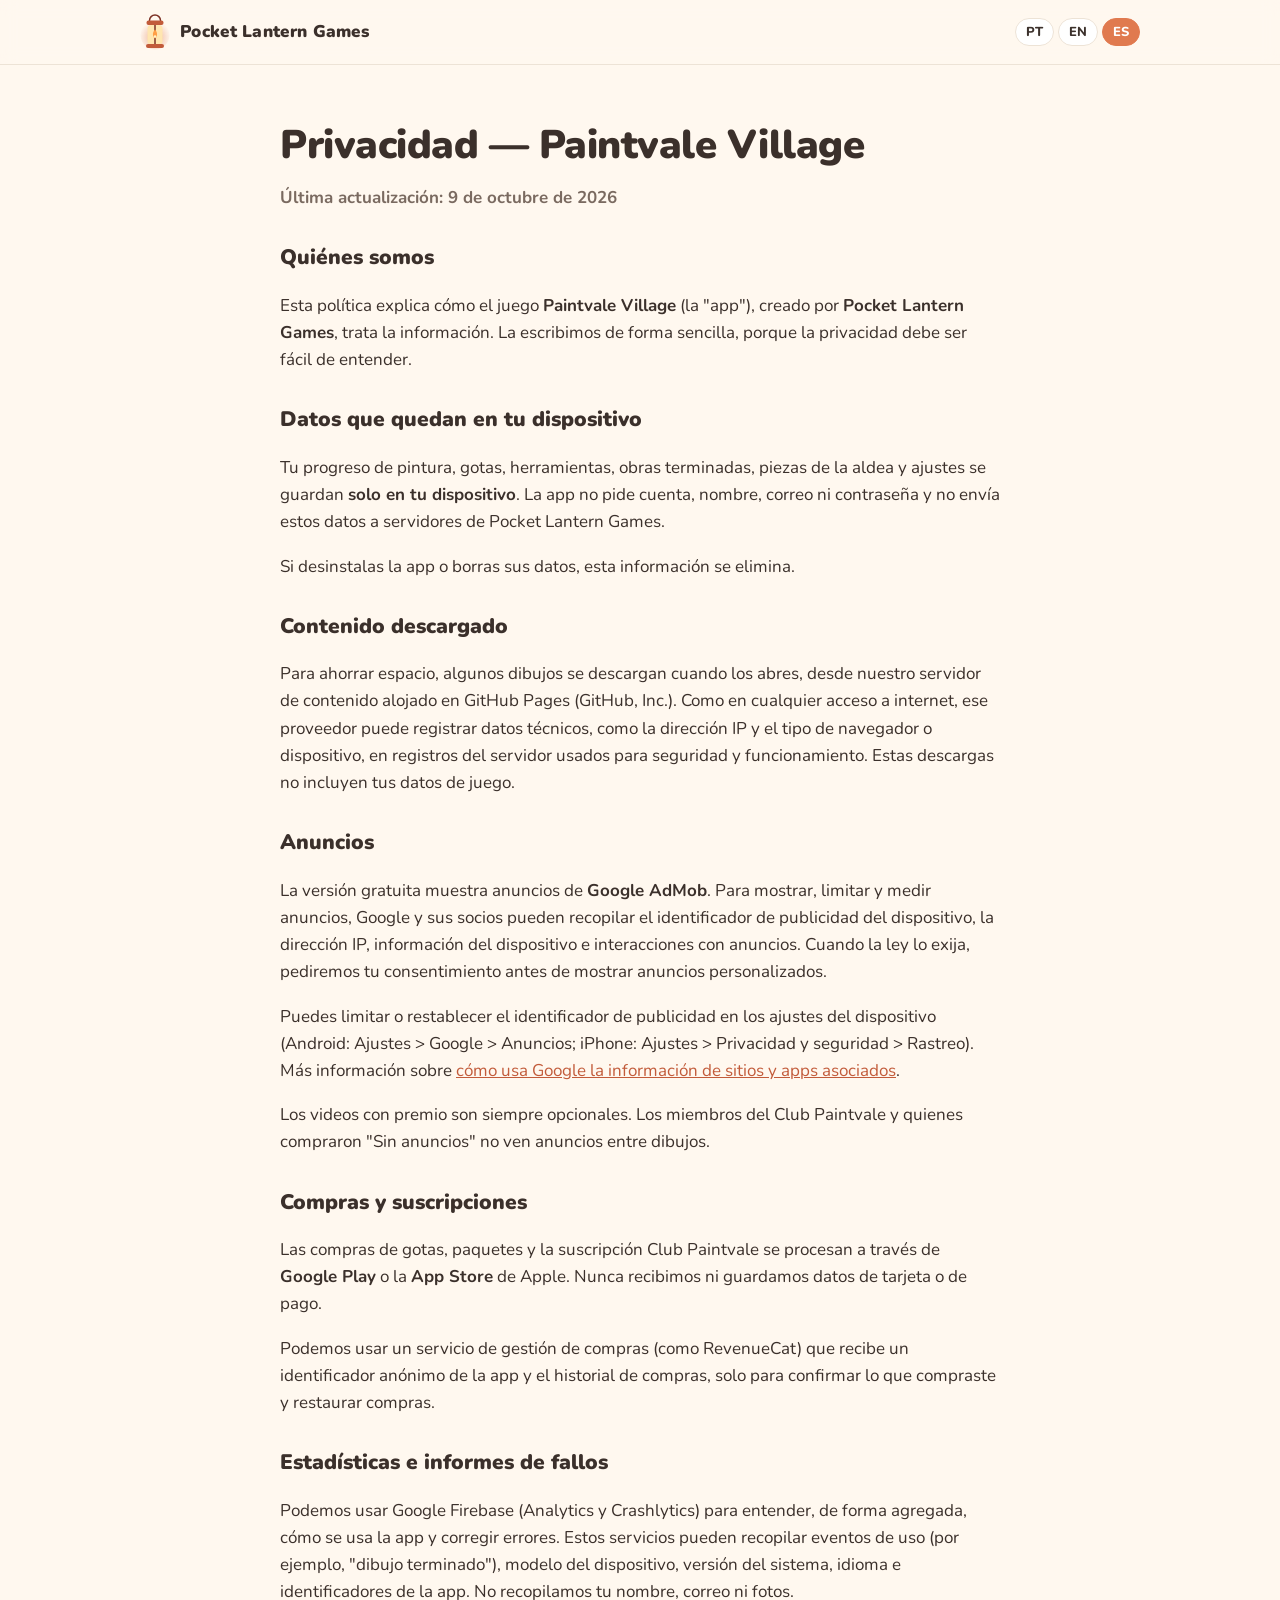
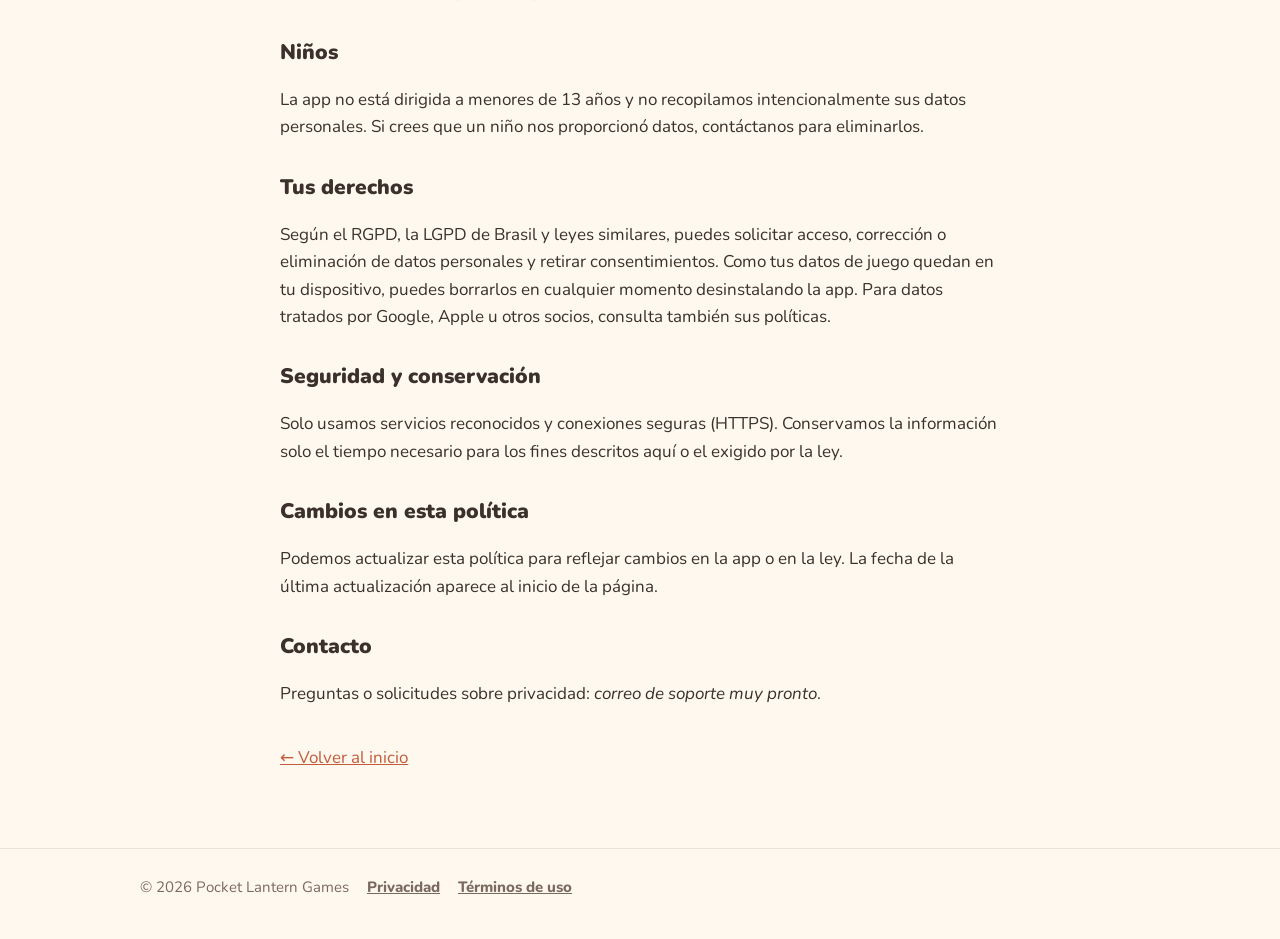
==== privacidad.html @ c22b86fb "Site da Pocket Lantern Games: início, privacidade e termos (PT/EN/ES), app-ads.txt" ====
<!doctype html>
<html lang="es"><head>
<meta charset="utf-8"><meta name="viewport" content="width=device-width,initial-scale=1">
<title>Privacidad — Paintvale Village</title><meta name="description" content="Privacidad — Paintvale Village">
<meta property="og:title" content="Privacidad — Paintvale Village"><meta property="og:description" content="Privacidad — Paintvale Village">
<meta property="og:image" content="https://pocketlanterngames.github.io/assets/paintvale-icon.png">
<link rel="icon" href="assets/paintvale-favicon.png"><link rel="alternate" hreflang="pt" href="https://pocketlanterngames.github.io/privacidade.html"><link rel="alternate" hreflang="en" href="https://pocketlanterngames.github.io/privacy.html"><link rel="alternate" hreflang="es" href="https://pocketlanterngames.github.io/privacidad.html">
<link rel="preconnect" href="https://fonts.googleapis.com"><link rel="preconnect" href="https://fonts.gstatic.com" crossorigin>
<link href="https://fonts.googleapis.com/css2?family=Nunito:wght@600;700;800;900&display=swap" rel="stylesheet">
<link rel="stylesheet" href="styles.css">
</head><body>
<header><div class="wrap bar"><a class="brand" href="./?lang=es"><img src="assets/lantern.svg" alt="">Pocket Lantern Games</a>
<nav><div class="langs"><a class="" href="privacidade.html">PT</a><a class="" href="privacy.html">EN</a><a class="on" href="privacidad.html">ES</a></div></nav></div></header>
<main class="wrap legal"><h1>Privacidad — Paintvale Village</h1>
<p class="upd">Última actualización: 9 de octubre de 2026</p>
<h2>Quiénes somos</h2><p>Esta política explica cómo el juego <b>Paintvale Village</b> (la "app"), creado por <b>Pocket Lantern Games</b>, trata la información. La escribimos de forma sencilla, porque la privacidad debe ser fácil de entender.</p><h2>Datos que quedan en tu dispositivo</h2><p>Tu progreso de pintura, gotas, herramientas, obras terminadas, piezas de la aldea y ajustes se guardan <b>solo en tu dispositivo</b>. La app no pide cuenta, nombre, correo ni contraseña y no envía estos datos a servidores de Pocket Lantern Games.</p><p>Si desinstalas la app o borras sus datos, esta información se elimina.</p><h2>Contenido descargado</h2><p>Para ahorrar espacio, algunos dibujos se descargan cuando los abres, desde nuestro servidor de contenido alojado en GitHub Pages (GitHub, Inc.). Como en cualquier acceso a internet, ese proveedor puede registrar datos técnicos, como la dirección IP y el tipo de navegador o dispositivo, en registros del servidor usados para seguridad y funcionamiento. Estas descargas no incluyen tus datos de juego.</p><h2>Anuncios</h2><p>La versión gratuita muestra anuncios de <b>Google AdMob</b>. Para mostrar, limitar y medir anuncios, Google y sus socios pueden recopilar el identificador de publicidad del dispositivo, la dirección IP, información del dispositivo e interacciones con anuncios. Cuando la ley lo exija, pediremos tu consentimiento antes de mostrar anuncios personalizados.</p><p>Puedes limitar o restablecer el identificador de publicidad en los ajustes del dispositivo (Android: Ajustes &gt; Google &gt; Anuncios; iPhone: Ajustes &gt; Privacidad y seguridad &gt; Rastreo). Más información sobre <a href="https://policies.google.com/technologies/partner-sites">cómo usa Google la información de sitios y apps asociados</a>.</p><p>Los videos con premio son siempre opcionales. Los miembros del Club Paintvale y quienes compraron "Sin anuncios" no ven anuncios entre dibujos.</p><h2>Compras y suscripciones</h2><p>Las compras de gotas, paquetes y la suscripción Club Paintvale se procesan a través de <b>Google Play</b> o la <b>App Store</b> de Apple. Nunca recibimos ni guardamos datos de tarjeta o de pago.</p><p>Podemos usar un servicio de gestión de compras (como RevenueCat) que recibe un identificador anónimo de la app y el historial de compras, solo para confirmar lo que compraste y restaurar compras.</p><h2>Estadísticas e informes de fallos</h2><p>Podemos usar Google Firebase (Analytics y Crashlytics) para entender, de forma agregada, cómo se usa la app y corregir errores. Estos servicios pueden recopilar eventos de uso (por ejemplo, "dibujo terminado"), modelo del dispositivo, versión del sistema, idioma e identificadores de la app. No recopilamos tu nombre, correo ni fotos.</p><h2>Niños</h2><p>La app no está dirigida a menores de 13 años y no recopilamos intencionalmente sus datos personales. Si crees que un niño nos proporcionó datos, contáctanos para eliminarlos.</p><h2>Tus derechos</h2><p>Según el RGPD, la LGPD de Brasil y leyes similares, puedes solicitar acceso, corrección o eliminación de datos personales y retirar consentimientos. Como tus datos de juego quedan en tu dispositivo, puedes borrarlos en cualquier momento desinstalando la app. Para datos tratados por Google, Apple u otros socios, consulta también sus políticas.</p><h2>Seguridad y conservación</h2><p>Solo usamos servicios reconocidos y conexiones seguras (HTTPS). Conservamos la información solo el tiempo necesario para los fines descritos aquí o el exigido por la ley.</p><h2>Cambios en esta política</h2><p>Podemos actualizar esta política para reflejar cambios en la app o en la ley. La fecha de la última actualización aparece al inicio de la página.</p><h2>Contacto</h2><p>Preguntas o solicitudes sobre privacidad: <i>correo de soporte muy pronto</i>.</p>
<p style="margin-top:36px"><a href="./?lang=es">← Volver al inicio</a></p></main>
<footer><div class="wrap">
<span>© 2026 Pocket Lantern Games</span>
<a href="privacidad.html">Privacidad</a><a href="terminos.html">Términos de uso</a>
</div></footer></body></html>
---- styles.css ----
:root{--bg:#fff8ef;--card:#ffffff;--ink:#3b302b;--soft:#7a6a60;--line:#ede3d6;--accent:#e07a4f;--accent-d:#c25b3a;--sage:#8fa964;--honey:#f2c45a}
@media (prefers-color-scheme:dark){:root{--bg:#1e1a17;--card:#2a2420;--ink:#f1e7dc;--soft:#bfafa2;--line:#3a322c}}
*{box-sizing:border-box}html{scroll-behavior:smooth}
body{margin:0;background:var(--bg);color:var(--ink);font-family:Nunito,system-ui,-apple-system,Segoe UI,Roboto,sans-serif;font-size:17px;line-height:1.6}
a{color:var(--accent-d)}a:hover{color:var(--accent)}
.wrap{max-width:1040px;margin:0 auto;padding:0 20px}
header{position:sticky;top:0;z-index:5;background:color-mix(in srgb,var(--bg) 88%,transparent);backdrop-filter:blur(8px);border-bottom:1px solid var(--line)}
.bar{display:flex;align-items:center;gap:16px;height:64px}
.brand{display:flex;align-items:center;gap:10px;text-decoration:none;color:var(--ink);font-weight:900;letter-spacing:.3px;white-space:nowrap}
.brand img{width:30px;height:40px}
nav{margin-left:auto;display:flex;gap:18px;align-items:center;flex-wrap:wrap}
nav a{text-decoration:none;color:var(--ink);font-weight:800;font-size:15px}
.langs{display:flex;gap:4px}
.langs button,.langs a{border:1.5px solid var(--line);background:var(--card);color:var(--ink);border-radius:999px;padding:3px 10px;font:inherit;font-size:13px;font-weight:800;cursor:pointer;text-decoration:none}
.langs .on{background:var(--accent);border-color:var(--accent);color:#fff}
.hero{padding:72px 20px 40px;text-align:center}
.hero .lantern{width:96px;height:128px;filter:drop-shadow(0 10px 30px rgba(224,122,79,.35))}
h1{font-size:clamp(32px,6vw,52px);line-height:1.1;margin:18px 0 12px;font-weight:900;letter-spacing:-.5px}
.sub{color:var(--soft);font-size:19px;max-width:620px;margin:0 auto 26px}
.btn{display:inline-block;background:var(--accent);color:#fff;text-decoration:none;font-weight:900;padding:14px 26px;border-radius:16px}
.btn:hover{background:var(--accent-d);color:#fff}
section{padding:44px 0}
h2{font-size:30px;font-weight:900;margin:0 0 14px}
.game{display:grid;grid-template-columns:1.1fr 1fr;gap:34px;align-items:center;background:var(--card);border:1px solid var(--line);border-radius:28px;padding:32px}
.kicker{color:var(--accent-d);font-weight:900;text-transform:uppercase;letter-spacing:1.2px;font-size:13px}
.gtitle{display:flex;align-items:center;gap:14px;margin:6px 0 10px}.gtitle img{width:64px;height:64px;border-radius:16px}
.gtitle h2{margin:0}
ul.f{padding:0;list-style:none;margin:16px 0}ul.f li{padding-left:28px;position:relative;margin:6px 0;font-weight:700}
ul.f li:before{content:"";position:absolute;left:4px;top:9px;width:12px;height:12px;border-radius:50%;background:var(--sage)}
.soon{display:inline-block;background:color-mix(in srgb,var(--honey) 30%,transparent);border-radius:12px;padding:8px 14px;font-weight:900}
.gallery{display:grid;grid-template-columns:repeat(3,1fr);gap:12px}
.gallery img{width:100%;aspect-ratio:1;object-fit:cover;border-radius:16px;border:1px solid var(--line)}
.about{max-width:720px}
footer{border-top:1px solid var(--line);padding:26px 0 40px;color:var(--soft);font-size:15px}
footer .wrap{display:flex;gap:18px;flex-wrap:wrap;align-items:center}
footer a{color:var(--soft);font-weight:800}
.legal{max-width:760px;padding:40px 20px 60px}.legal h1{font-size:clamp(28px,5vw,40px)}
.legal h2{font-size:21px;margin:30px 0 6px}.legal .upd{color:var(--soft);font-weight:700}
@media (max-width:760px){.game{grid-template-columns:1fr;padding:22px}nav{gap:10px}nav>a{display:none}.hero{padding:48px 20px 24px}.brand{font-size:15px}.brand img{width:24px;height:32px}}
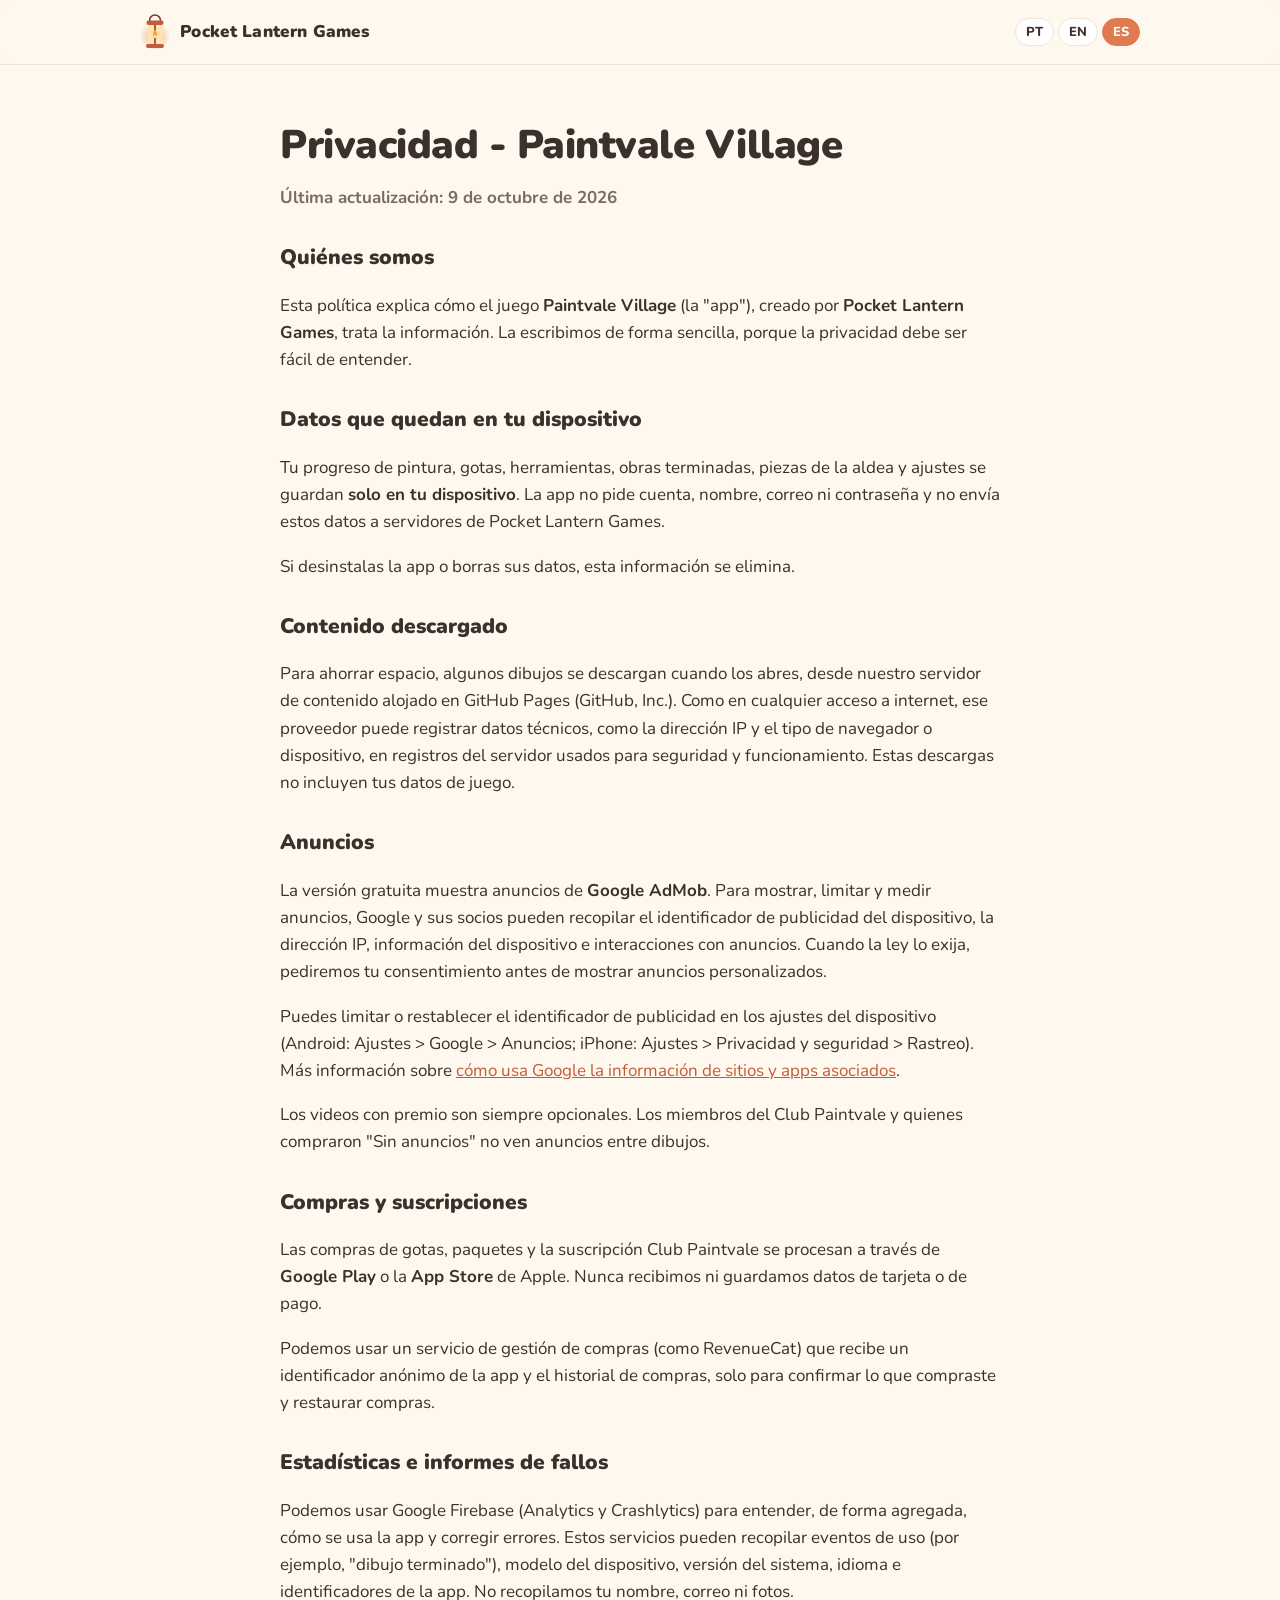
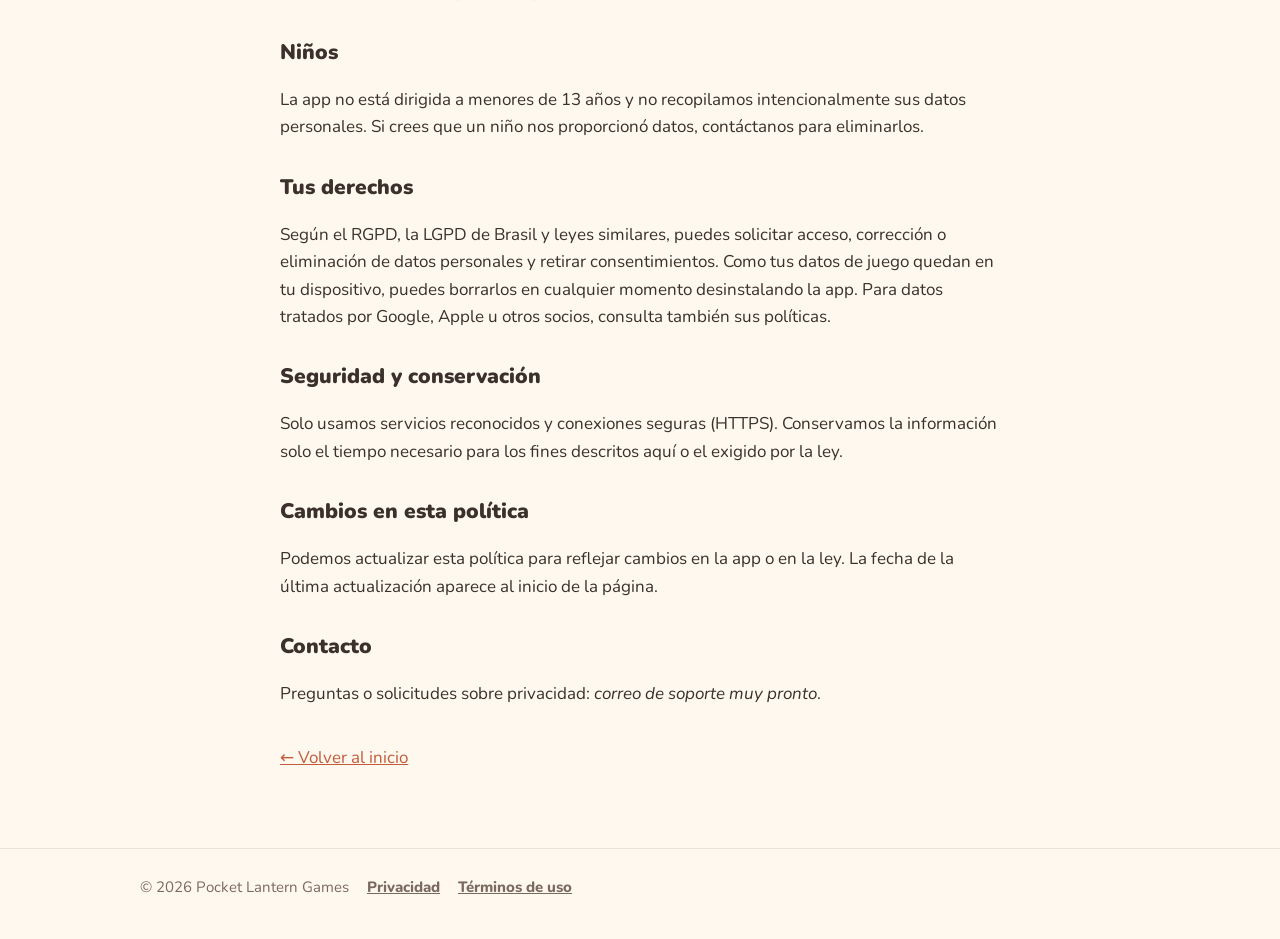
==== commit 204fe218: "Remove travessões dos textos e títulos" ====
--- a/privacidad.html
+++ b/privacidad.html
@@ -1,8 +1,8 @@
 <!doctype html>
 <html lang="es"><head>
 <meta charset="utf-8"><meta name="viewport" content="width=device-width,initial-scale=1">
-<title>Privacidad — Paintvale Village</title><meta name="description" content="Privacidad — Paintvale Village">
-<meta property="og:title" content="Privacidad — Paintvale Village"><meta property="og:description" content="Privacidad — Paintvale Village">
+<title>Privacidad - Paintvale Village</title><meta name="description" content="Privacidad - Paintvale Village">
+<meta property="og:title" content="Privacidad - Paintvale Village"><meta property="og:description" content="Privacidad - Paintvale Village">
 <meta property="og:image" content="https://pocketlanterngames.github.io/assets/paintvale-icon.png">
 <link rel="icon" href="assets/paintvale-favicon.png"><link rel="alternate" hreflang="pt" href="https://pocketlanterngames.github.io/privacidade.html"><link rel="alternate" hreflang="en" href="https://pocketlanterngames.github.io/privacy.html"><link rel="alternate" hreflang="es" href="https://pocketlanterngames.github.io/privacidad.html">
 <link rel="preconnect" href="https://fonts.googleapis.com"><link rel="preconnect" href="https://fonts.gstatic.com" crossorigin>
@@ -11,7 +11,7 @@
 </head><body>
 <header><div class="wrap bar"><a class="brand" href="./?lang=es"><img src="assets/lantern.svg" alt="">Pocket Lantern Games</a>
 <nav><div class="langs"><a class="" href="privacidade.html">PT</a><a class="" href="privacy.html">EN</a><a class="on" href="privacidad.html">ES</a></div></nav></div></header>
-<main class="wrap legal"><h1>Privacidad — Paintvale Village</h1>
+<main class="wrap legal"><h1>Privacidad - Paintvale Village</h1>
 <p class="upd">Última actualización: 9 de octubre de 2026</p>
 <h2>Quiénes somos</h2><p>Esta política explica cómo el juego <b>Paintvale Village</b> (la "app"), creado por <b>Pocket Lantern Games</b>, trata la información. La escribimos de forma sencilla, porque la privacidad debe ser fácil de entender.</p><h2>Datos que quedan en tu dispositivo</h2><p>Tu progreso de pintura, gotas, herramientas, obras terminadas, piezas de la aldea y ajustes se guardan <b>solo en tu dispositivo</b>. La app no pide cuenta, nombre, correo ni contraseña y no envía estos datos a servidores de Pocket Lantern Games.</p><p>Si desinstalas la app o borras sus datos, esta información se elimina.</p><h2>Contenido descargado</h2><p>Para ahorrar espacio, algunos dibujos se descargan cuando los abres, desde nuestro servidor de contenido alojado en GitHub Pages (GitHub, Inc.). Como en cualquier acceso a internet, ese proveedor puede registrar datos técnicos, como la dirección IP y el tipo de navegador o dispositivo, en registros del servidor usados para seguridad y funcionamiento. Estas descargas no incluyen tus datos de juego.</p><h2>Anuncios</h2><p>La versión gratuita muestra anuncios de <b>Google AdMob</b>. Para mostrar, limitar y medir anuncios, Google y sus socios pueden recopilar el identificador de publicidad del dispositivo, la dirección IP, información del dispositivo e interacciones con anuncios. Cuando la ley lo exija, pediremos tu consentimiento antes de mostrar anuncios personalizados.</p><p>Puedes limitar o restablecer el identificador de publicidad en los ajustes del dispositivo (Android: Ajustes &gt; Google &gt; Anuncios; iPhone: Ajustes &gt; Privacidad y seguridad &gt; Rastreo). Más información sobre <a href="https://policies.google.com/technologies/partner-sites">cómo usa Google la información de sitios y apps asociados</a>.</p><p>Los videos con premio son siempre opcionales. Los miembros del Club Paintvale y quienes compraron "Sin anuncios" no ven anuncios entre dibujos.</p><h2>Compras y suscripciones</h2><p>Las compras de gotas, paquetes y la suscripción Club Paintvale se procesan a través de <b>Google Play</b> o la <b>App Store</b> de Apple. Nunca recibimos ni guardamos datos de tarjeta o de pago.</p><p>Podemos usar un servicio de gestión de compras (como RevenueCat) que recibe un identificador anónimo de la app y el historial de compras, solo para confirmar lo que compraste y restaurar compras.</p><h2>Estadísticas e informes de fallos</h2><p>Podemos usar Google Firebase (Analytics y Crashlytics) para entender, de forma agregada, cómo se usa la app y corregir errores. Estos servicios pueden recopilar eventos de uso (por ejemplo, "dibujo terminado"), modelo del dispositivo, versión del sistema, idioma e identificadores de la app. No recopilamos tu nombre, correo ni fotos.</p><h2>Niños</h2><p>La app no está dirigida a menores de 13 años y no recopilamos intencionalmente sus datos personales. Si crees que un niño nos proporcionó datos, contáctanos para eliminarlos.</p><h2>Tus derechos</h2><p>Según el RGPD, la LGPD de Brasil y leyes similares, puedes solicitar acceso, corrección o eliminación de datos personales y retirar consentimientos. Como tus datos de juego quedan en tu dispositivo, puedes borrarlos en cualquier momento desinstalando la app. Para datos tratados por Google, Apple u otros socios, consulta también sus políticas.</p><h2>Seguridad y conservación</h2><p>Solo usamos servicios reconocidos y conexiones seguras (HTTPS). Conservamos la información solo el tiempo necesario para los fines descritos aquí o el exigido por la ley.</p><h2>Cambios en esta política</h2><p>Podemos actualizar esta política para reflejar cambios en la app o en la ley. La fecha de la última actualización aparece al inicio de la página.</p><h2>Contacto</h2><p>Preguntas o solicitudes sobre privacidad: <i>correo de soporte muy pronto</i>.</p>
 <p style="margin-top:36px"><a href="./?lang=es">← Volver al inicio</a></p></main>
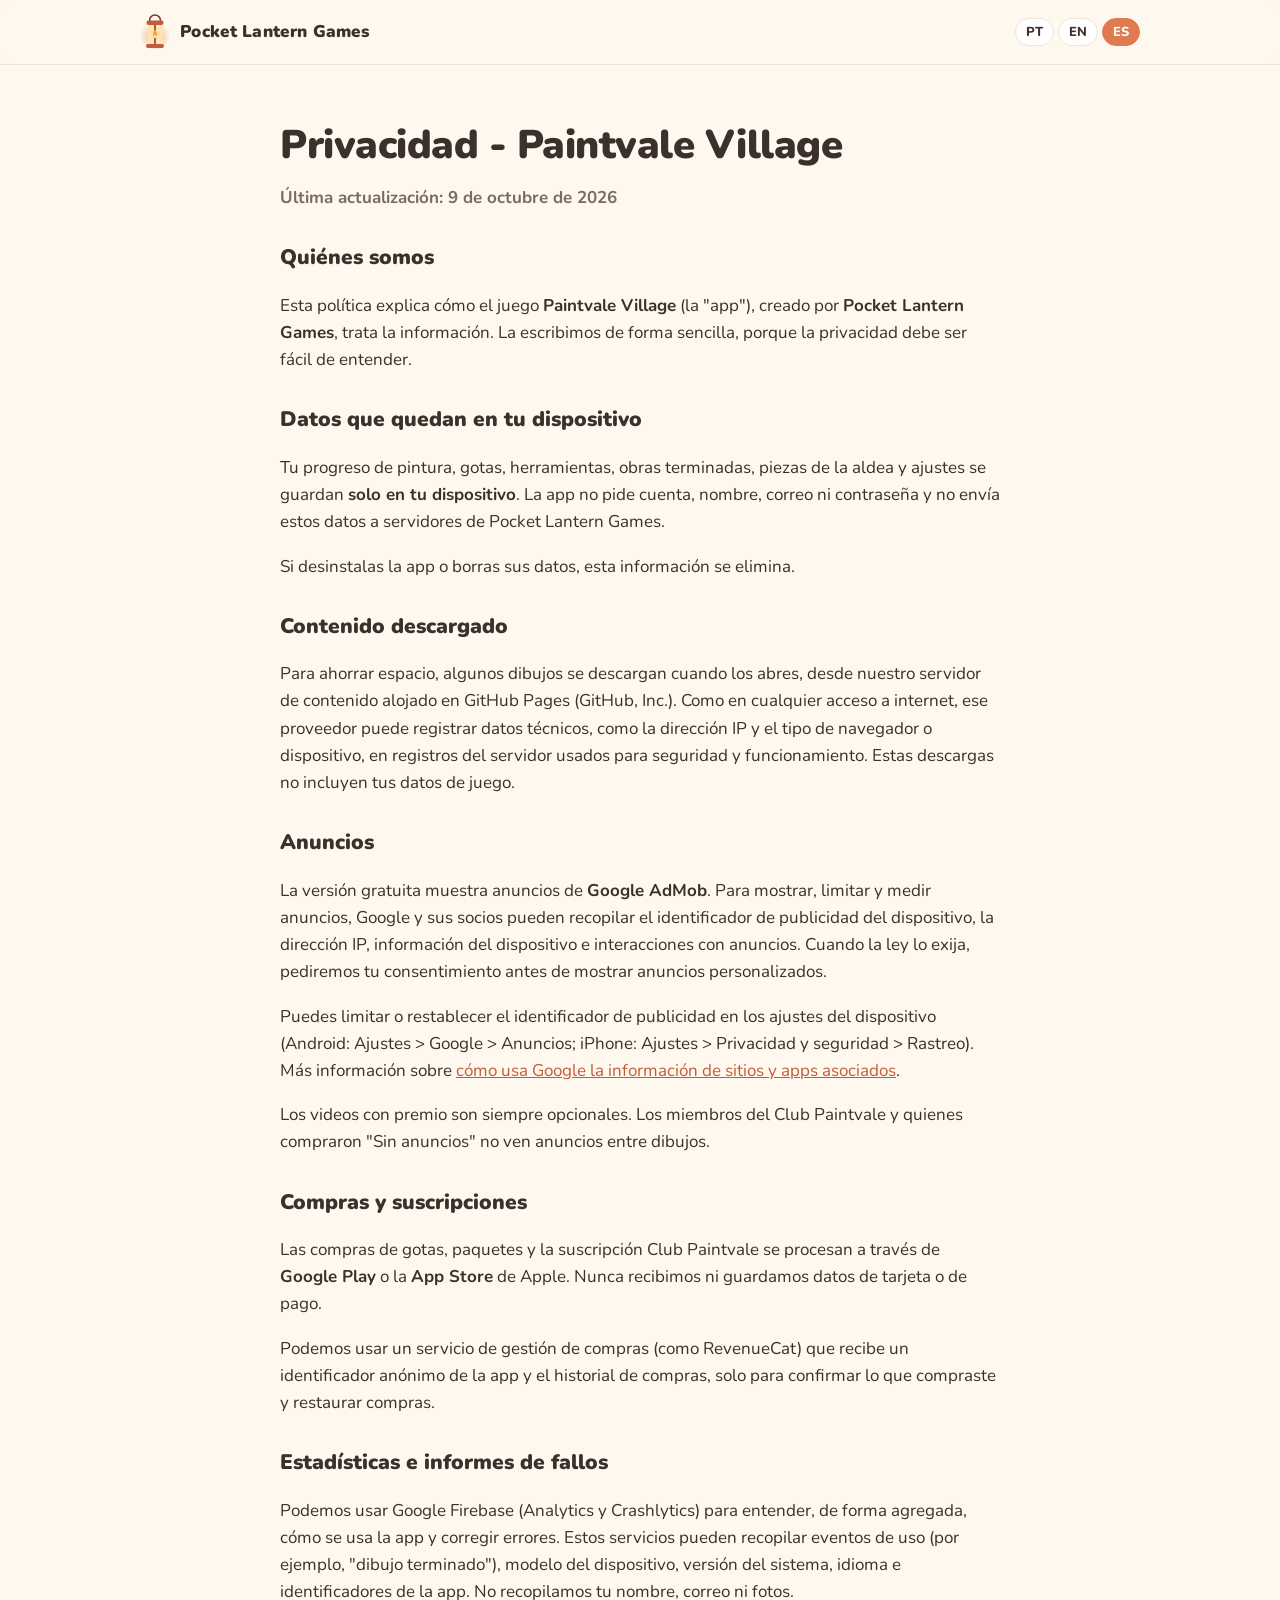
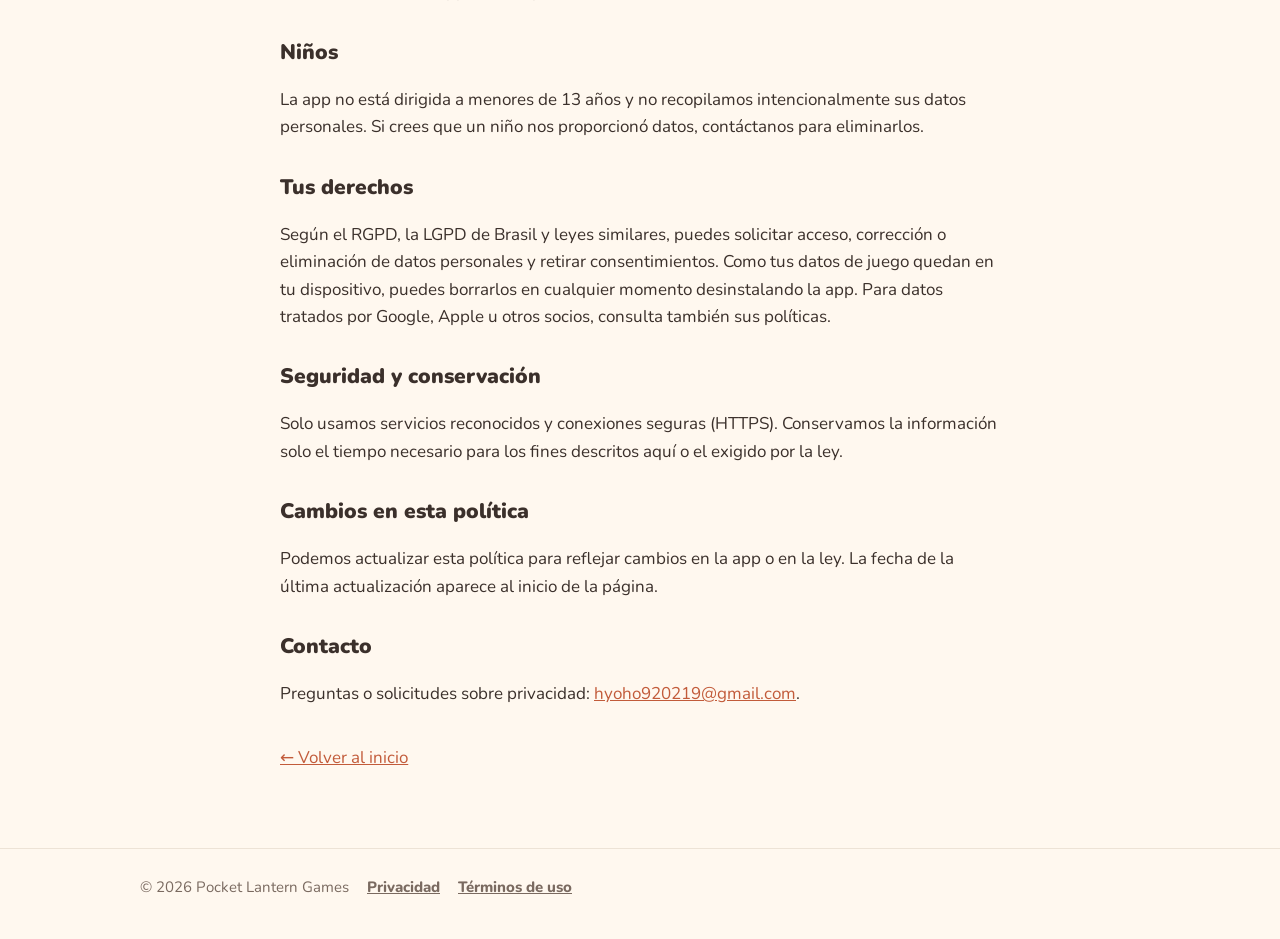
==== commit a7f64f8b: "Contato de suporte e app-ads.txt do AdMob" ====
--- a/privacidad.html
+++ b/privacidad.html
@@ -13,7 +13,7 @@
 <nav><div class="langs"><a class="" href="privacidade.html">PT</a><a class="" href="privacy.html">EN</a><a class="on" href="privacidad.html">ES</a></div></nav></div></header>
 <main class="wrap legal"><h1>Privacidad - Paintvale Village</h1>
 <p class="upd">Última actualización: 9 de octubre de 2026</p>
-<h2>Quiénes somos</h2><p>Esta política explica cómo el juego <b>Paintvale Village</b> (la "app"), creado por <b>Pocket Lantern Games</b>, trata la información. La escribimos de forma sencilla, porque la privacidad debe ser fácil de entender.</p><h2>Datos que quedan en tu dispositivo</h2><p>Tu progreso de pintura, gotas, herramientas, obras terminadas, piezas de la aldea y ajustes se guardan <b>solo en tu dispositivo</b>. La app no pide cuenta, nombre, correo ni contraseña y no envía estos datos a servidores de Pocket Lantern Games.</p><p>Si desinstalas la app o borras sus datos, esta información se elimina.</p><h2>Contenido descargado</h2><p>Para ahorrar espacio, algunos dibujos se descargan cuando los abres, desde nuestro servidor de contenido alojado en GitHub Pages (GitHub, Inc.). Como en cualquier acceso a internet, ese proveedor puede registrar datos técnicos, como la dirección IP y el tipo de navegador o dispositivo, en registros del servidor usados para seguridad y funcionamiento. Estas descargas no incluyen tus datos de juego.</p><h2>Anuncios</h2><p>La versión gratuita muestra anuncios de <b>Google AdMob</b>. Para mostrar, limitar y medir anuncios, Google y sus socios pueden recopilar el identificador de publicidad del dispositivo, la dirección IP, información del dispositivo e interacciones con anuncios. Cuando la ley lo exija, pediremos tu consentimiento antes de mostrar anuncios personalizados.</p><p>Puedes limitar o restablecer el identificador de publicidad en los ajustes del dispositivo (Android: Ajustes &gt; Google &gt; Anuncios; iPhone: Ajustes &gt; Privacidad y seguridad &gt; Rastreo). Más información sobre <a href="https://policies.google.com/technologies/partner-sites">cómo usa Google la información de sitios y apps asociados</a>.</p><p>Los videos con premio son siempre opcionales. Los miembros del Club Paintvale y quienes compraron "Sin anuncios" no ven anuncios entre dibujos.</p><h2>Compras y suscripciones</h2><p>Las compras de gotas, paquetes y la suscripción Club Paintvale se procesan a través de <b>Google Play</b> o la <b>App Store</b> de Apple. Nunca recibimos ni guardamos datos de tarjeta o de pago.</p><p>Podemos usar un servicio de gestión de compras (como RevenueCat) que recibe un identificador anónimo de la app y el historial de compras, solo para confirmar lo que compraste y restaurar compras.</p><h2>Estadísticas e informes de fallos</h2><p>Podemos usar Google Firebase (Analytics y Crashlytics) para entender, de forma agregada, cómo se usa la app y corregir errores. Estos servicios pueden recopilar eventos de uso (por ejemplo, "dibujo terminado"), modelo del dispositivo, versión del sistema, idioma e identificadores de la app. No recopilamos tu nombre, correo ni fotos.</p><h2>Niños</h2><p>La app no está dirigida a menores de 13 años y no recopilamos intencionalmente sus datos personales. Si crees que un niño nos proporcionó datos, contáctanos para eliminarlos.</p><h2>Tus derechos</h2><p>Según el RGPD, la LGPD de Brasil y leyes similares, puedes solicitar acceso, corrección o eliminación de datos personales y retirar consentimientos. Como tus datos de juego quedan en tu dispositivo, puedes borrarlos en cualquier momento desinstalando la app. Para datos tratados por Google, Apple u otros socios, consulta también sus políticas.</p><h2>Seguridad y conservación</h2><p>Solo usamos servicios reconocidos y conexiones seguras (HTTPS). Conservamos la información solo el tiempo necesario para los fines descritos aquí o el exigido por la ley.</p><h2>Cambios en esta política</h2><p>Podemos actualizar esta política para reflejar cambios en la app o en la ley. La fecha de la última actualización aparece al inicio de la página.</p><h2>Contacto</h2><p>Preguntas o solicitudes sobre privacidad: <i>correo de soporte muy pronto</i>.</p>
+<h2>Quiénes somos</h2><p>Esta política explica cómo el juego <b>Paintvale Village</b> (la "app"), creado por <b>Pocket Lantern Games</b>, trata la información. La escribimos de forma sencilla, porque la privacidad debe ser fácil de entender.</p><h2>Datos que quedan en tu dispositivo</h2><p>Tu progreso de pintura, gotas, herramientas, obras terminadas, piezas de la aldea y ajustes se guardan <b>solo en tu dispositivo</b>. La app no pide cuenta, nombre, correo ni contraseña y no envía estos datos a servidores de Pocket Lantern Games.</p><p>Si desinstalas la app o borras sus datos, esta información se elimina.</p><h2>Contenido descargado</h2><p>Para ahorrar espacio, algunos dibujos se descargan cuando los abres, desde nuestro servidor de contenido alojado en GitHub Pages (GitHub, Inc.). Como en cualquier acceso a internet, ese proveedor puede registrar datos técnicos, como la dirección IP y el tipo de navegador o dispositivo, en registros del servidor usados para seguridad y funcionamiento. Estas descargas no incluyen tus datos de juego.</p><h2>Anuncios</h2><p>La versión gratuita muestra anuncios de <b>Google AdMob</b>. Para mostrar, limitar y medir anuncios, Google y sus socios pueden recopilar el identificador de publicidad del dispositivo, la dirección IP, información del dispositivo e interacciones con anuncios. Cuando la ley lo exija, pediremos tu consentimiento antes de mostrar anuncios personalizados.</p><p>Puedes limitar o restablecer el identificador de publicidad en los ajustes del dispositivo (Android: Ajustes &gt; Google &gt; Anuncios; iPhone: Ajustes &gt; Privacidad y seguridad &gt; Rastreo). Más información sobre <a href="https://policies.google.com/technologies/partner-sites">cómo usa Google la información de sitios y apps asociados</a>.</p><p>Los videos con premio son siempre opcionales. Los miembros del Club Paintvale y quienes compraron "Sin anuncios" no ven anuncios entre dibujos.</p><h2>Compras y suscripciones</h2><p>Las compras de gotas, paquetes y la suscripción Club Paintvale se procesan a través de <b>Google Play</b> o la <b>App Store</b> de Apple. Nunca recibimos ni guardamos datos de tarjeta o de pago.</p><p>Podemos usar un servicio de gestión de compras (como RevenueCat) que recibe un identificador anónimo de la app y el historial de compras, solo para confirmar lo que compraste y restaurar compras.</p><h2>Estadísticas e informes de fallos</h2><p>Podemos usar Google Firebase (Analytics y Crashlytics) para entender, de forma agregada, cómo se usa la app y corregir errores. Estos servicios pueden recopilar eventos de uso (por ejemplo, "dibujo terminado"), modelo del dispositivo, versión del sistema, idioma e identificadores de la app. No recopilamos tu nombre, correo ni fotos.</p><h2>Niños</h2><p>La app no está dirigida a menores de 13 años y no recopilamos intencionalmente sus datos personales. Si crees que un niño nos proporcionó datos, contáctanos para eliminarlos.</p><h2>Tus derechos</h2><p>Según el RGPD, la LGPD de Brasil y leyes similares, puedes solicitar acceso, corrección o eliminación de datos personales y retirar consentimientos. Como tus datos de juego quedan en tu dispositivo, puedes borrarlos en cualquier momento desinstalando la app. Para datos tratados por Google, Apple u otros socios, consulta también sus políticas.</p><h2>Seguridad y conservación</h2><p>Solo usamos servicios reconocidos y conexiones seguras (HTTPS). Conservamos la información solo el tiempo necesario para los fines descritos aquí o el exigido por la ley.</p><h2>Cambios en esta política</h2><p>Podemos actualizar esta política para reflejar cambios en la app o en la ley. La fecha de la última actualización aparece al inicio de la página.</p><h2>Contacto</h2><p>Preguntas o solicitudes sobre privacidad: <a href="mailto:hyoho920219@gmail.com">hyoho920219@gmail.com</a>.</p>
 <p style="margin-top:36px"><a href="./?lang=es">← Volver al inicio</a></p></main>
 <footer><div class="wrap">
 <span>© 2026 Pocket Lantern Games</span>
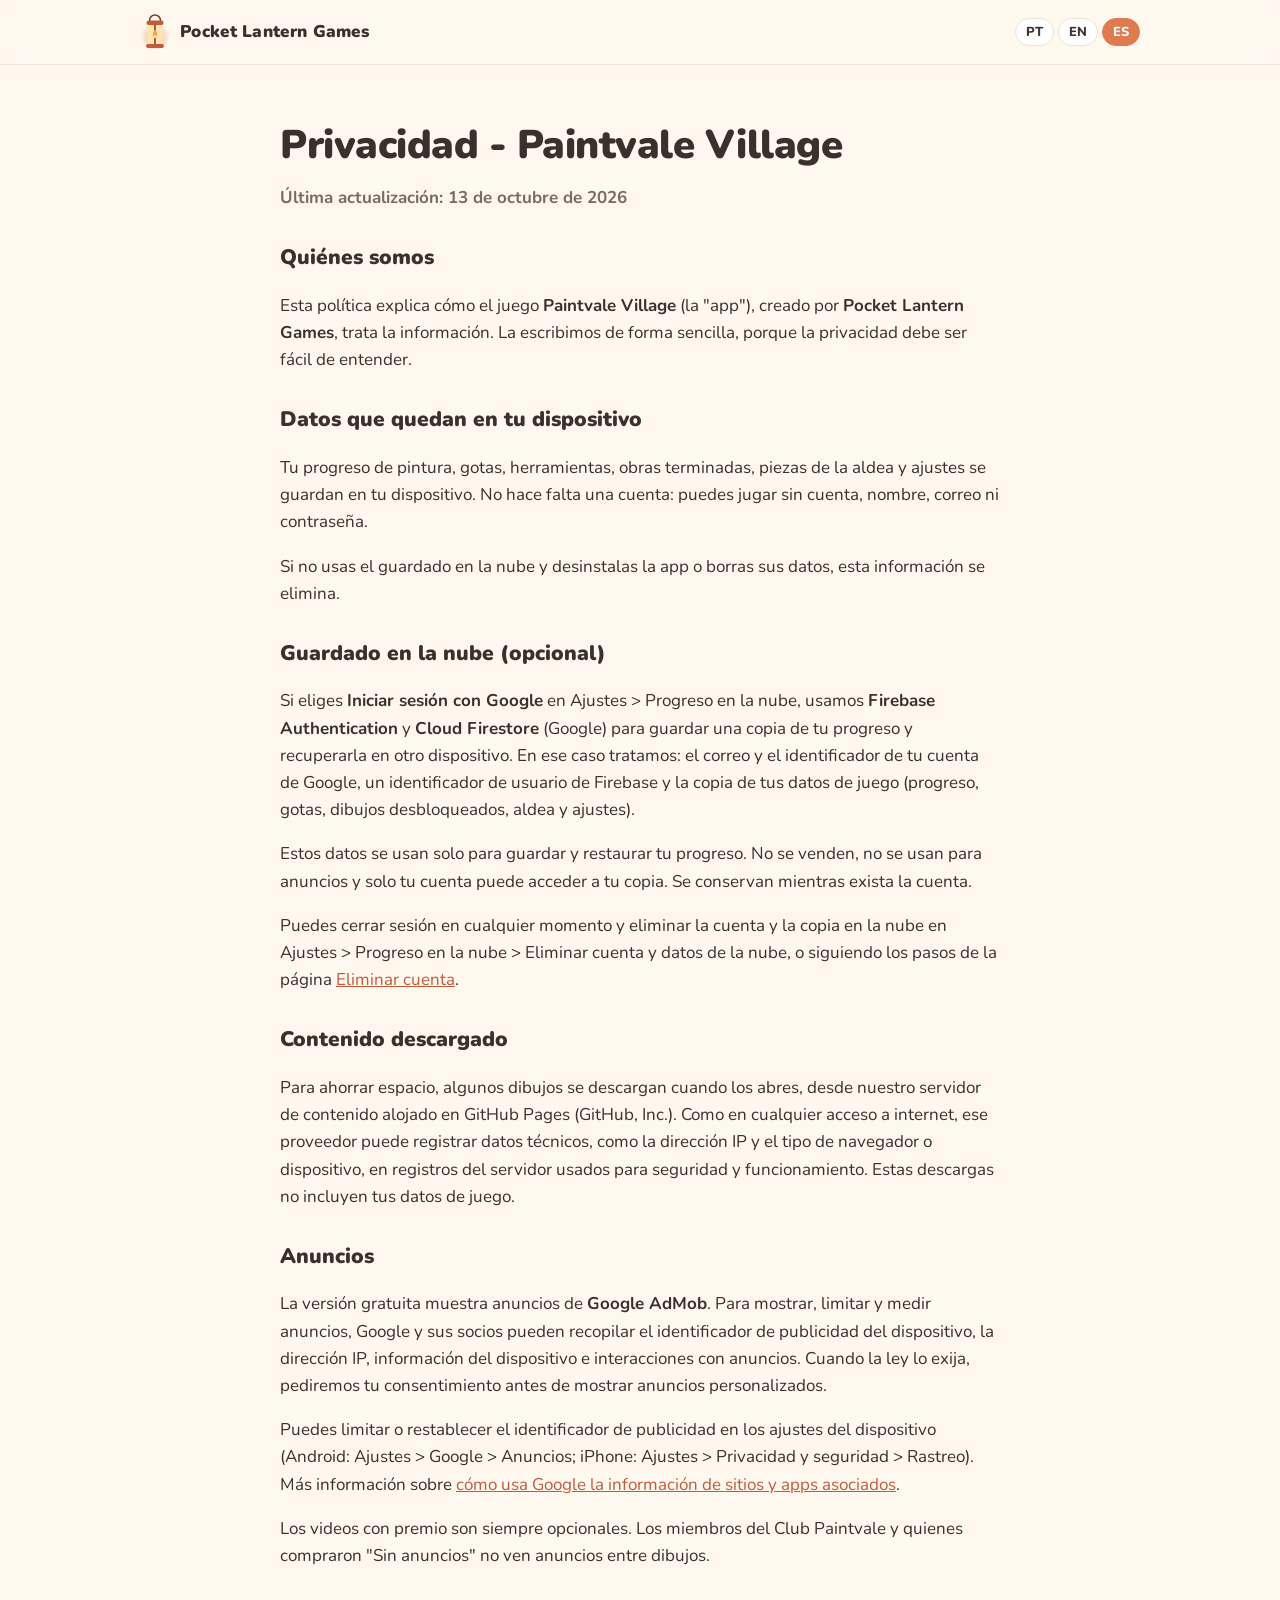
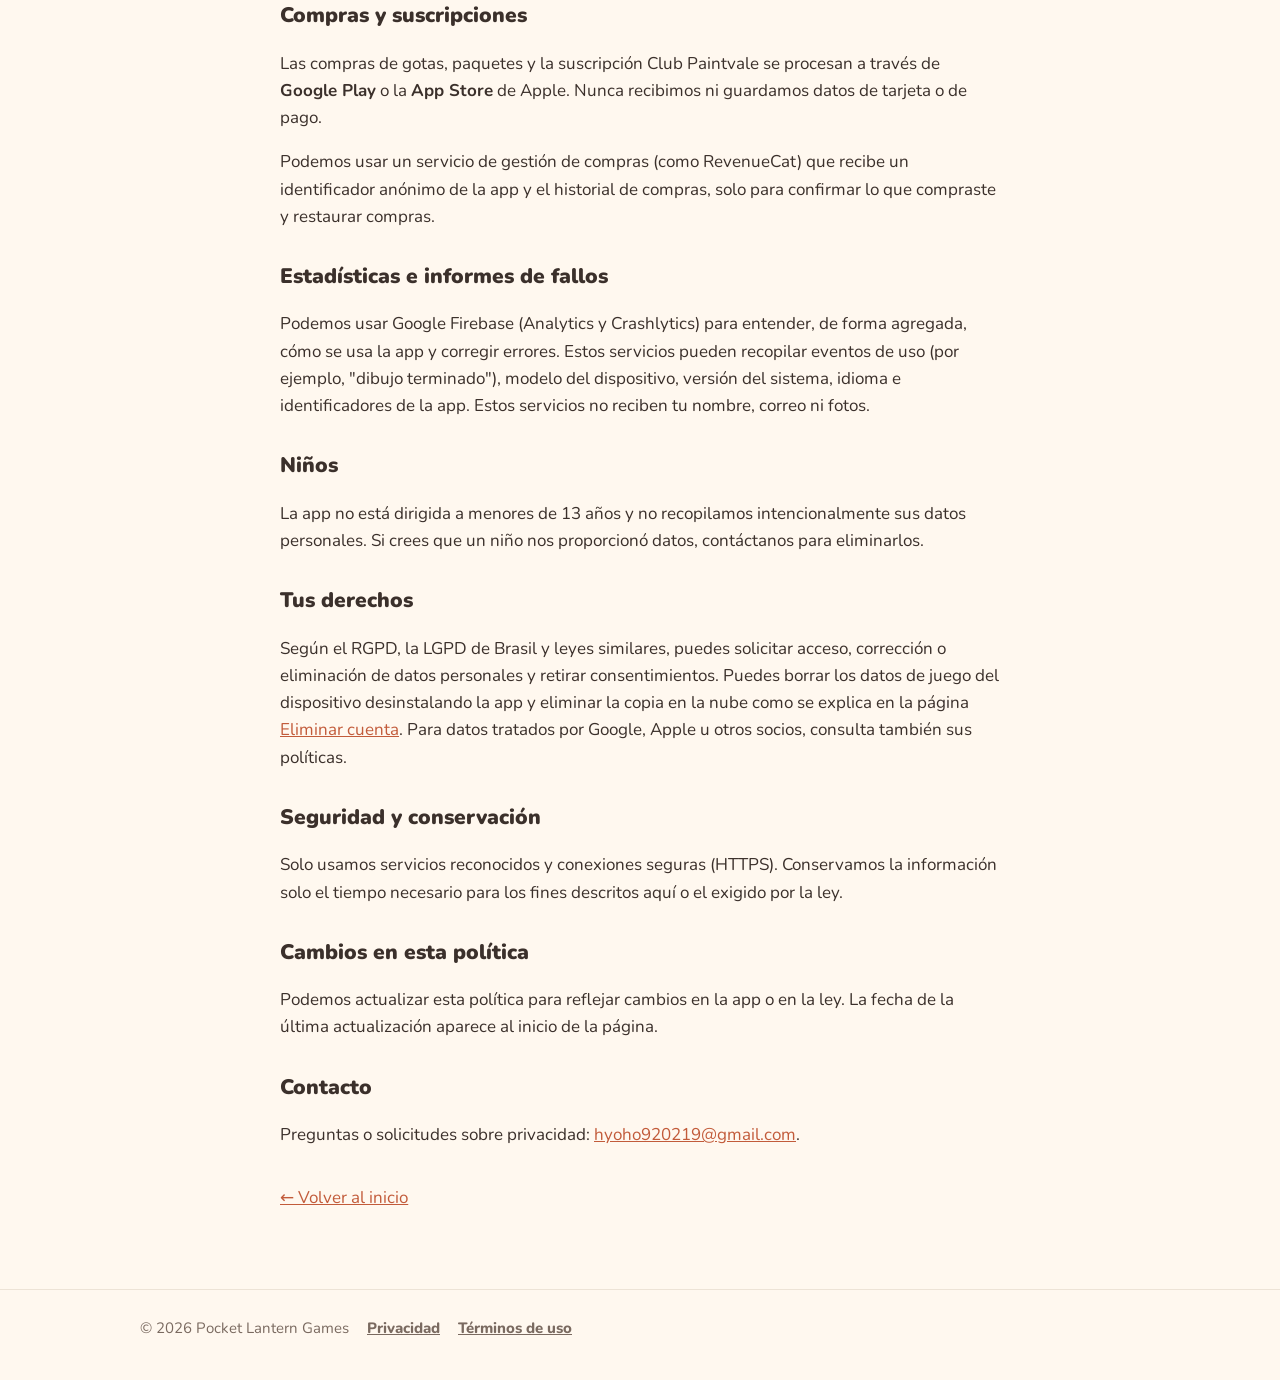
==== commit 4a1157bc: "Privacidade: salvamento na nuvem opcional e página de exclusão de conta (PT/EN/ES)" ====
--- a/privacidad.html
+++ b/privacidad.html
@@ -12,8 +12,8 @@
 <header><div class="wrap bar"><a class="brand" href="./?lang=es"><img src="assets/lantern.svg" alt="">Pocket Lantern Games</a>
 <nav><div class="langs"><a class="" href="privacidade.html">PT</a><a class="" href="privacy.html">EN</a><a class="on" href="privacidad.html">ES</a></div></nav></div></header>
 <main class="wrap legal"><h1>Privacidad - Paintvale Village</h1>
-<p class="upd">Última actualización: 9 de octubre de 2026</p>
-<h2>Quiénes somos</h2><p>Esta política explica cómo el juego <b>Paintvale Village</b> (la "app"), creado por <b>Pocket Lantern Games</b>, trata la información. La escribimos de forma sencilla, porque la privacidad debe ser fácil de entender.</p><h2>Datos que quedan en tu dispositivo</h2><p>Tu progreso de pintura, gotas, herramientas, obras terminadas, piezas de la aldea y ajustes se guardan <b>solo en tu dispositivo</b>. La app no pide cuenta, nombre, correo ni contraseña y no envía estos datos a servidores de Pocket Lantern Games.</p><p>Si desinstalas la app o borras sus datos, esta información se elimina.</p><h2>Contenido descargado</h2><p>Para ahorrar espacio, algunos dibujos se descargan cuando los abres, desde nuestro servidor de contenido alojado en GitHub Pages (GitHub, Inc.). Como en cualquier acceso a internet, ese proveedor puede registrar datos técnicos, como la dirección IP y el tipo de navegador o dispositivo, en registros del servidor usados para seguridad y funcionamiento. Estas descargas no incluyen tus datos de juego.</p><h2>Anuncios</h2><p>La versión gratuita muestra anuncios de <b>Google AdMob</b>. Para mostrar, limitar y medir anuncios, Google y sus socios pueden recopilar el identificador de publicidad del dispositivo, la dirección IP, información del dispositivo e interacciones con anuncios. Cuando la ley lo exija, pediremos tu consentimiento antes de mostrar anuncios personalizados.</p><p>Puedes limitar o restablecer el identificador de publicidad en los ajustes del dispositivo (Android: Ajustes &gt; Google &gt; Anuncios; iPhone: Ajustes &gt; Privacidad y seguridad &gt; Rastreo). Más información sobre <a href="https://policies.google.com/technologies/partner-sites">cómo usa Google la información de sitios y apps asociados</a>.</p><p>Los videos con premio son siempre opcionales. Los miembros del Club Paintvale y quienes compraron "Sin anuncios" no ven anuncios entre dibujos.</p><h2>Compras y suscripciones</h2><p>Las compras de gotas, paquetes y la suscripción Club Paintvale se procesan a través de <b>Google Play</b> o la <b>App Store</b> de Apple. Nunca recibimos ni guardamos datos de tarjeta o de pago.</p><p>Podemos usar un servicio de gestión de compras (como RevenueCat) que recibe un identificador anónimo de la app y el historial de compras, solo para confirmar lo que compraste y restaurar compras.</p><h2>Estadísticas e informes de fallos</h2><p>Podemos usar Google Firebase (Analytics y Crashlytics) para entender, de forma agregada, cómo se usa la app y corregir errores. Estos servicios pueden recopilar eventos de uso (por ejemplo, "dibujo terminado"), modelo del dispositivo, versión del sistema, idioma e identificadores de la app. No recopilamos tu nombre, correo ni fotos.</p><h2>Niños</h2><p>La app no está dirigida a menores de 13 años y no recopilamos intencionalmente sus datos personales. Si crees que un niño nos proporcionó datos, contáctanos para eliminarlos.</p><h2>Tus derechos</h2><p>Según el RGPD, la LGPD de Brasil y leyes similares, puedes solicitar acceso, corrección o eliminación de datos personales y retirar consentimientos. Como tus datos de juego quedan en tu dispositivo, puedes borrarlos en cualquier momento desinstalando la app. Para datos tratados por Google, Apple u otros socios, consulta también sus políticas.</p><h2>Seguridad y conservación</h2><p>Solo usamos servicios reconocidos y conexiones seguras (HTTPS). Conservamos la información solo el tiempo necesario para los fines descritos aquí o el exigido por la ley.</p><h2>Cambios en esta política</h2><p>Podemos actualizar esta política para reflejar cambios en la app o en la ley. La fecha de la última actualización aparece al inicio de la página.</p><h2>Contacto</h2><p>Preguntas o solicitudes sobre privacidad: <a href="mailto:hyoho920219@gmail.com">hyoho920219@gmail.com</a>.</p>
+<p class="upd">Última actualización: 13 de octubre de 2026</p>
+<h2>Quiénes somos</h2><p>Esta política explica cómo el juego <b>Paintvale Village</b> (la "app"), creado por <b>Pocket Lantern Games</b>, trata la información. La escribimos de forma sencilla, porque la privacidad debe ser fácil de entender.</p><h2>Datos que quedan en tu dispositivo</h2><p>Tu progreso de pintura, gotas, herramientas, obras terminadas, piezas de la aldea y ajustes se guardan en tu dispositivo. No hace falta una cuenta: puedes jugar sin cuenta, nombre, correo ni contraseña.</p><p>Si no usas el guardado en la nube y desinstalas la app o borras sus datos, esta información se elimina.</p><h2>Guardado en la nube (opcional)</h2><p>Si eliges <b>Iniciar sesión con Google</b> en Ajustes &gt; Progreso en la nube, usamos <b>Firebase Authentication</b> y <b>Cloud Firestore</b> (Google) para guardar una copia de tu progreso y recuperarla en otro dispositivo. En ese caso tratamos: el correo y el identificador de tu cuenta de Google, un identificador de usuario de Firebase y la copia de tus datos de juego (progreso, gotas, dibujos desbloqueados, aldea y ajustes).</p><p>Estos datos se usan solo para guardar y restaurar tu progreso. No se venden, no se usan para anuncios y solo tu cuenta puede acceder a tu copia. Se conservan mientras exista la cuenta.</p><p>Puedes cerrar sesión en cualquier momento y eliminar la cuenta y la copia en la nube en Ajustes &gt; Progreso en la nube &gt; Eliminar cuenta y datos de la nube, o siguiendo los pasos de la página <a href="eliminar-cuenta.html">Eliminar cuenta</a>.</p><h2>Contenido descargado</h2><p>Para ahorrar espacio, algunos dibujos se descargan cuando los abres, desde nuestro servidor de contenido alojado en GitHub Pages (GitHub, Inc.). Como en cualquier acceso a internet, ese proveedor puede registrar datos técnicos, como la dirección IP y el tipo de navegador o dispositivo, en registros del servidor usados para seguridad y funcionamiento. Estas descargas no incluyen tus datos de juego.</p><h2>Anuncios</h2><p>La versión gratuita muestra anuncios de <b>Google AdMob</b>. Para mostrar, limitar y medir anuncios, Google y sus socios pueden recopilar el identificador de publicidad del dispositivo, la dirección IP, información del dispositivo e interacciones con anuncios. Cuando la ley lo exija, pediremos tu consentimiento antes de mostrar anuncios personalizados.</p><p>Puedes limitar o restablecer el identificador de publicidad en los ajustes del dispositivo (Android: Ajustes &gt; Google &gt; Anuncios; iPhone: Ajustes &gt; Privacidad y seguridad &gt; Rastreo). Más información sobre <a href="https://policies.google.com/technologies/partner-sites">cómo usa Google la información de sitios y apps asociados</a>.</p><p>Los videos con premio son siempre opcionales. Los miembros del Club Paintvale y quienes compraron "Sin anuncios" no ven anuncios entre dibujos.</p><h2>Compras y suscripciones</h2><p>Las compras de gotas, paquetes y la suscripción Club Paintvale se procesan a través de <b>Google Play</b> o la <b>App Store</b> de Apple. Nunca recibimos ni guardamos datos de tarjeta o de pago.</p><p>Podemos usar un servicio de gestión de compras (como RevenueCat) que recibe un identificador anónimo de la app y el historial de compras, solo para confirmar lo que compraste y restaurar compras.</p><h2>Estadísticas e informes de fallos</h2><p>Podemos usar Google Firebase (Analytics y Crashlytics) para entender, de forma agregada, cómo se usa la app y corregir errores. Estos servicios pueden recopilar eventos de uso (por ejemplo, "dibujo terminado"), modelo del dispositivo, versión del sistema, idioma e identificadores de la app. Estos servicios no reciben tu nombre, correo ni fotos.</p><h2>Niños</h2><p>La app no está dirigida a menores de 13 años y no recopilamos intencionalmente sus datos personales. Si crees que un niño nos proporcionó datos, contáctanos para eliminarlos.</p><h2>Tus derechos</h2><p>Según el RGPD, la LGPD de Brasil y leyes similares, puedes solicitar acceso, corrección o eliminación de datos personales y retirar consentimientos. Puedes borrar los datos de juego del dispositivo desinstalando la app y eliminar la copia en la nube como se explica en la página <a href="eliminar-cuenta.html">Eliminar cuenta</a>. Para datos tratados por Google, Apple u otros socios, consulta también sus políticas.</p><h2>Seguridad y conservación</h2><p>Solo usamos servicios reconocidos y conexiones seguras (HTTPS). Conservamos la información solo el tiempo necesario para los fines descritos aquí o el exigido por la ley.</p><h2>Cambios en esta política</h2><p>Podemos actualizar esta política para reflejar cambios en la app o en la ley. La fecha de la última actualización aparece al inicio de la página.</p><h2>Contacto</h2><p>Preguntas o solicitudes sobre privacidad: <a href="mailto:hyoho920219@gmail.com">hyoho920219@gmail.com</a>.</p>
 <p style="margin-top:36px"><a href="./?lang=es">← Volver al inicio</a></p></main>
 <footer><div class="wrap">
 <span>© 2026 Pocket Lantern Games</span>
